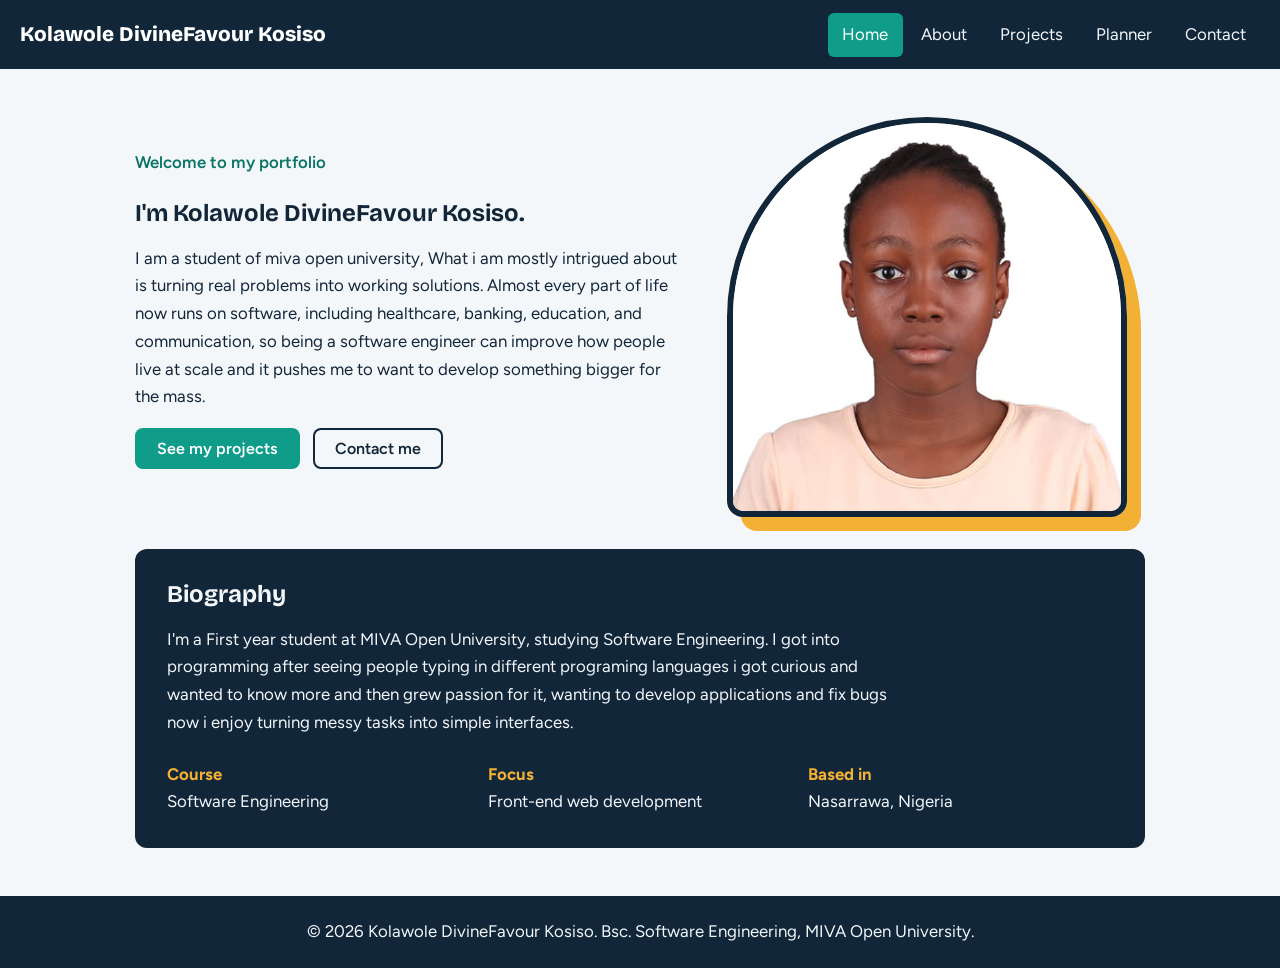
==== index.html @ 06e9c957 "Add files via upload" ====
<!DOCTYPE html>
<html lang="en">
<head>
<meta charset="UTF-8">
<meta name="viewport" content="width=device-width, initial-scale=1">
<meta name="description" content="Academic portfolio and student planner of Kolawole DivineFavour Kosiso.">
<title>Home | Kolawole DivineFavour Kosiso</title>
<link rel="preconnect" href="https://fonts.googleapis.com">
<link rel="preconnect" href="https://fonts.gstatic.com" crossorigin>
<link href="https://fonts.googleapis.com/css2?family=Bricolage+Grotesque:wght@600;800&family=Figtree:wght@400;600&display=swap" rel="stylesheet">
<link rel="stylesheet" href="style.css">
<script src="script.js" defer></script>
</head>
<body class="home">
<header class="site-header">
  <a class="brand" href="index.html">Kolawole DivineFavour Kosiso</a>
  <button class="menu-btn" id="menuBtn" aria-expanded="false" aria-controls="mainNav">Menu</button>
  <nav id="mainNav" aria-label="Main">
    <ul>
      <li><a href="index.html">Home</a></li>
      <li><a href="about.html">About</a></li>
      <li><a href="projects.html">Projects</a></li>
      <li><a href="planner.html">Planner</a></li>
      <li><a href="contact.html">Contact</a></li>
    </ul>
  </nav>
</header>
<main>
<section class="hero">
  <div class="hero-text">
    <p  class="kicker">Welcome to my portfolio</p>
    <h2>I'm Kolawole DivineFavour Kosiso.</h2>
    <p> I am a student of miva open university, What i am mostly intrigued about is turning real problems into working solutions. Almost every part of life now runs on software, including healthcare, banking, education, and communication, so being a software engineer can improve how people live at scale and it pushes me to want to develop something bigger for the mass.</p>
    <p class="actions"><a class="btn" href="projects.html">See my projects</a> <a class="btn btn-ghost" href="contact.html">Contact me</a></p>
  </div>
  <figure class="portrait">
    <img src="pic.img.jpeg" alt="Portrait of Kolawole DivineFavour Kosiso" width="400" height="480">
   
  </figure>
</section>
<section class="band">
  <h2> Biography</h2>
  <p>I'm a First year student at MIVA Open University, studying Software Engineering. I got into programming after seeing people typing in different programing languages i got curious and wanted to know more and then grew passion for it, wanting to develop applications and fix bugs now i enjoy turning messy tasks into simple interfaces.</p>
  <ul class="facts">
    <li><strong>Course</strong> Software Engineering</li>
    <li><strong>Focus</strong> Front-end web development</li>
    <li><strong>Based in</strong> Nasarrawa, Nigeria</li>
  </ul>
</section>
</main>
<footer class="site-footer">
  <p>&copy; <span id="year">2026</span> Kolawole DivineFavour Kosiso. Bsc. Software Engineering, MIVA Open University.</p>
</footer>
</body>
</html>
---- style.css ----
:root{--ink:#12263a;--chalk:#f4f7f9;--teal:#0f9d8a;--teal-dark:#0a7366;--amber:#f2b134;--line:#c9d3db;--white:#fff;--err:#b3261e;
--head:"Bricolage Grotesque",system-ui,sans-serif;--body:"Figtree",system-ui,sans-serif}
*,*::before,*::after{box-sizing:border-box}
body{margin:0;font:1.05rem/1.65 var(--body);color:var(--ink);background:var(--chalk);display:flex;flex-direction:column;min-height:100vh}
main{width:min(1050px,100%);margin:0 auto;padding:2rem 1.25rem 3rem;flex:1}
h1,h2{font-family:var(--head);line-height:1.15;margin:1.5rem 0 .6rem}
h1{font-size:clamp(2rem,5vw,3.4rem);font-weight:800}
h2{font-size:1.5rem}
p{max-width:68ch}
a{color:var(--teal-dark)}
a:hover{color:var(--ink)}
:focus-visible{outline:3px solid var(--amber);outline-offset:2px}
img{max-width:100%;height:auto;display:block}
.lead{font-size:1.2rem}
.note{font-size:.9rem;opacity:.75}
/* header + nav */
.site-header{background:var(--ink);display:flex;align-items:center;justify-content:space-between;padding:.8rem 1.25rem;position:sticky;top:0;z-index:10;flex-wrap:wrap}
.brand{color:var(--white);font:800 1.3rem var(--head);text-decoration:none}
nav ul{list-style:none;display:flex;gap:.25rem;margin:0;padding:0}
nav a{color:var(--chalk);text-decoration:none;padding:.5rem .9rem;border-radius:6px;display:block;transition:background .2s,color .2s}
nav a:hover{background:rgba(255,255,255,.14);color:var(--white)}
nav a[aria-current="page"]{background:var(--teal);color:var(--white)}
.menu-btn{display:none;background:none;color:var(--white);border:2px solid var(--white);border-radius:6px;padding:.4rem .9rem;font:inherit;cursor:pointer}
/* hero */
.hero{display:grid;grid-template-columns:1.3fr 1fr;gap:3rem;align-items:center;padding:1rem 0 2rem}
.kicker{color:var(--teal-dark);font-weight:600;margin:0}
.portrait{margin:0}
.portrait img{border-radius:200px 200px 16px 16px;border:6px solid var(--ink);box-shadow:14px 14px 0 var(--amber);animation:rise .9s ease-out both}
.portrait figcaption{font-size:.8rem;opacity:.6;margin-top:1.2rem}
@keyframes rise{from{opacity:0;transform:translateY(24px)}to{opacity:1;transform:none}}
.band{background:var(--ink);color:var(--chalk);padding:2rem;border-radius:12px}
.band h2{margin-top:0}
.facts{list-style:none;display:grid;grid-template-columns:repeat(auto-fit,minmax(200px,1fr));gap:1rem;padding:0;margin:1.5rem 0 0}
.facts strong{display:block;color:var(--amber)}
/* buttons */
.btn{display:inline-block;background:var(--teal);color:var(--white);border:0;border-radius:8px;padding:.7rem 1.4rem;font:600 1rem var(--body);text-decoration:none;cursor:pointer;transition:background .2s,transform .2s}
.btn:hover{background:var(--teal-dark);color:var(--white);transform:translateY(-2px)}
.btn-ghost{background:transparent;color:var(--ink);box-shadow:inset 0 0 0 2px var(--ink)}
.btn-ghost:hover{background:var(--ink)}
.actions{display:flex;gap:.8rem;flex-wrap:wrap}
/* about */
.table-wrap{overflow-x:auto}
table{border-collapse:collapse;width:100%;background:var(--white)}
caption{text-align:left;font-weight:600;padding-bottom:.5rem}
th,td{text-align:left;padding:.7rem 1rem;border-bottom:1px solid var(--line)}
th{background:var(--ink);color:var(--white)}
.two-col{display:grid;grid-template-columns:1fr 1fr;gap:3rem}
.skills{list-style:none;padding:0}
.skills li{margin-bottom:.9rem}
.bar{display:block;height:8px;background:var(--line);border-radius:4px;margin-top:.3rem;overflow:hidden}
.bar::after{content:"";display:block;height:100%;width:var(--level);background:var(--teal);transition:width .8s}
audio{width:100%}
/* projects */
.cards{display:grid;grid-template-columns:repeat(auto-fit,minmax(280px,1fr));gap:1.5rem;margin-top:1.5rem}
.card{background:var(--white);border:1px solid var(--line);border-radius:12px;padding:1rem 1rem 1.2rem;transition:transform .2s,border-color .2s}
.card:hover{transform:translateY(-4px);border-color:var(--teal)}
.card img{border-radius:8px}
.card h2{margin-top:1rem}
/* forms */
label{font-weight:600;display:block;margin-bottom:.25rem}
input,textarea{width:100%;padding:.65rem .8rem;border:2px solid var(--line);border-radius:8px;font:inherit;background:var(--white);color:var(--ink)}
input:focus,textarea:focus{border-color:var(--teal);outline:none}
.stack{max-width:560px}
.field{margin-bottom:1.1rem}
.field.invalid input,.field.invalid textarea{border-color:var(--err)}
.error{color:var(--err);font-size:.9rem;display:block;min-height:1.2em}
.success{color:var(--teal-dark);font-weight:600}
.inline-form{display:grid;grid-template-columns:2fr 1fr auto;gap:.5rem 1rem;align-items:end;max-width:850px}
.inline-form label:nth-of-type(1){grid-column:1}.inline-form label:nth-of-type(2){grid-column:2}
/* planner */
.tasks{list-style:none;padding:0;max-width:850px}
.tasks li{display:flex;align-items:center;gap:.8rem;background:var(--white);border:1px solid var(--line);border-radius:8px;padding:.7rem 1rem;margin-bottom:.6rem;animation:rise .35s ease-out both}
.tasks .label{flex:1}
.tasks small{display:block;opacity:.7}
.tasks input[type=checkbox]{width:1.3rem;height:1.3rem;accent-color:var(--teal)}
.tasks li.done .label strong{text-decoration:line-through;opacity:.55}
.tasks li.overdue small{color:var(--err);opacity:1}
.del{background:none;border:2px solid var(--line);border-radius:6px;padding:.3rem .7rem;font:inherit;cursor:pointer;color:var(--err);transition:background .2s}
.del:hover{background:var(--err);border-color:var(--err);color:var(--white)}
.count{font-weight:600}
/* footer */
.site-footer{background:var(--ink);color:var(--chalk);text-align:center;padding:1.2rem}
.site-footer p{margin:.2rem auto}
.site-footer a{color:var(--amber)}
/* responsive */
@media(max-width:760px){
  .hero,.two-col{grid-template-columns:1fr;gap:1.5rem}
  .portrait{max-width:300px}
  .menu-btn{display:block}
  nav{display:none;width:100%}
  nav.open{display:block}
  nav ul{flex-direction:column;padding-top:.6rem}
  .inline-form{grid-template-columns:1fr}
  .inline-form label:nth-of-type(n){grid-column:1}
}
@media(prefers-reduced-motion:reduce){*{animation:none!important;transition:none!important}}
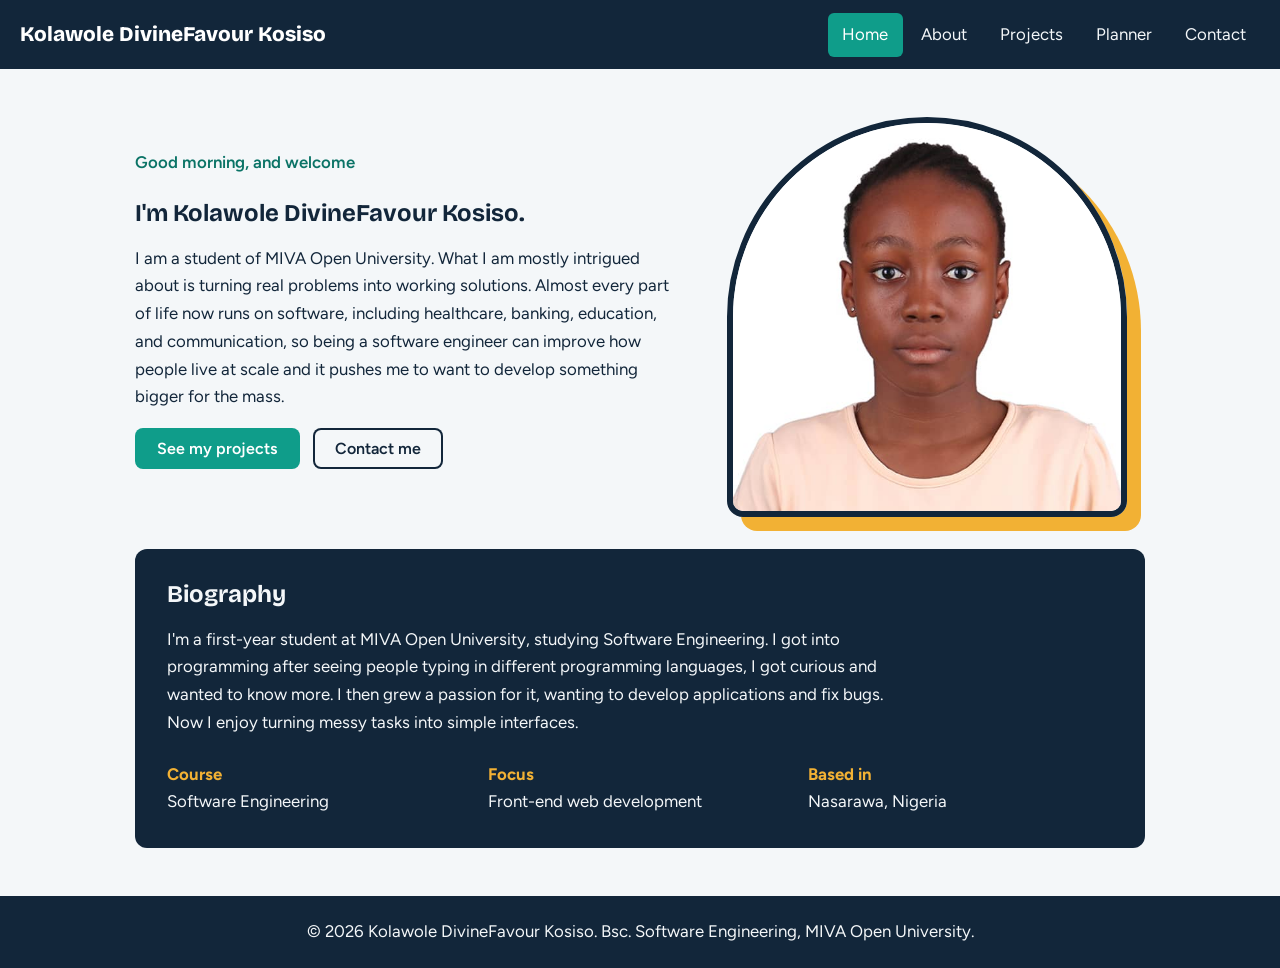
==== commit 982ded2f: "Add files via upload Fix typos, add skills and greeting, fix planner layout" ====
--- a/index.html
+++ b/index.html
@@ -28,9 +28,9 @@
 <main>
 <section class="hero">
   <div class="hero-text">
-    <p  class="kicker">Welcome to my portfolio</p>
+    <p class="kicker" id="greeting">Welcome to my portfolio</p>
     <h2>I'm Kolawole DivineFavour Kosiso.</h2>
-    <p> I am a student of miva open university, What i am mostly intrigued about is turning real problems into working solutions. Almost every part of life now runs on software, including healthcare, banking, education, and communication, so being a software engineer can improve how people live at scale and it pushes me to want to develop something bigger for the mass.</p>
+    <p> I am a student of MIVA Open University. What I am mostly intrigued about is turning real problems into working solutions. Almost every part of life now runs on software, including healthcare, banking, education, and communication, so being a software engineer can improve how people live at scale and it pushes me to want to develop something bigger for the mass.</p>
     <p class="actions"><a class="btn" href="projects.html">See my projects</a> <a class="btn btn-ghost" href="contact.html">Contact me</a></p>
   </div>
   <figure class="portrait">
@@ -40,11 +40,11 @@
 </section>
 <section class="band">
   <h2> Biography</h2>
-  <p>I'm a First year student at MIVA Open University, studying Software Engineering. I got into programming after seeing people typing in different programing languages i got curious and wanted to know more and then grew passion for it, wanting to develop applications and fix bugs now i enjoy turning messy tasks into simple interfaces.</p>
+  <p>I'm a first-year student at MIVA Open University, studying Software Engineering. I got into programming after seeing people typing in different programming languages, I got curious and wanted to know more. I then grew a passion for it, wanting to develop applications and fix bugs. Now I enjoy turning messy tasks into simple interfaces.</p>
   <ul class="facts">
     <li><strong>Course</strong> Software Engineering</li>
     <li><strong>Focus</strong> Front-end web development</li>
-    <li><strong>Based in</strong> Nasarrawa, Nigeria</li>
+    <li><strong>Based in</strong> Nasarawa, Nigeria</li>
   </ul>
 </section>
 </main>
